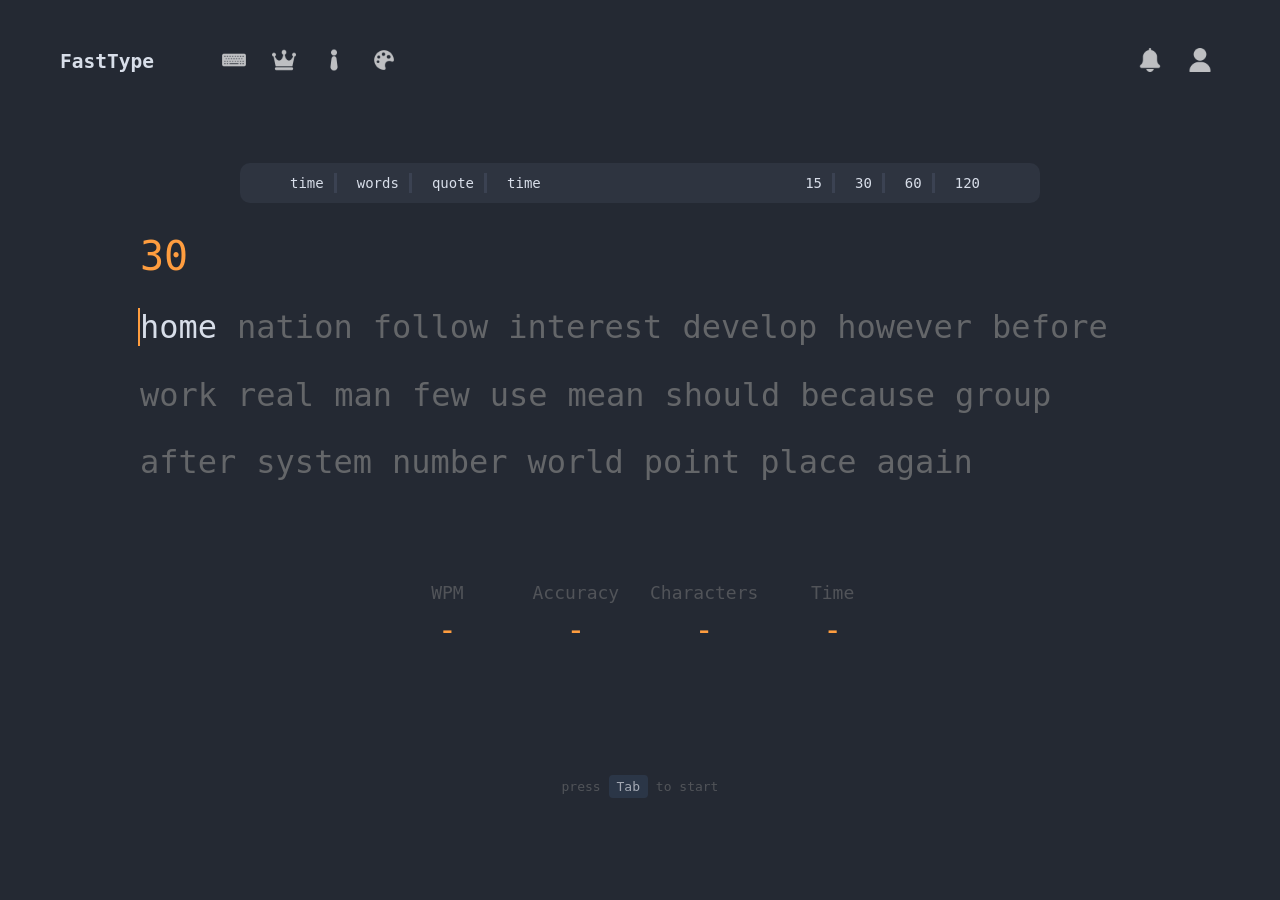
==== index.html @ f978a50d "style third" ====
<!doctype html>
<html lang="en">

<head>
  <meta charset="UTF-8" />
  <meta name="viewport" content="width=device-width, initial-scale=1.0" />
  <title>FastType</title>
  <link rel="stylesheet" href="./css/style.css" />
  <link rel="stylesheet" href="./css/theme.css" />
  <link rel="stylesheet" href="./css/leaderboard.css" />
  <link rel="stylesheet" href="./css/type.css" />
</head>

<body>
  <div class="container">
    <header id="header"></header>
    <main>
      <div class="container-settings-tests">
        <div class="buttons-left">
          <button>time <span class="seperator"></span></button>

          <button>words</button>

          <button>quote</button>
          <button>time</button>
        </div>

        <div class="buttons-right">
          <button>15</button>
          <button>30</button>
          <button>60</button>
          <button>120</button>
        </div>
      </div>
      <section id="typing-test">
        <output id="timer">30</output>

        <div id="words-wrapper"></div>

        <input type="text" id="hidden-input" autocomplete="off" autocorrect="off" autocapitalize="off"
          spellcheck="false" />
      </section>

      <section id="result">
        <dl>
          <div>
            <dt>WPM</dt>
            <dd id="res-wpm">-</dd>
          </div>
          <div>
            <dt>Accuracy</dt>
            <dd id="res-acc">-</dd>
          </div>
          <div>
            <dt>Characters</dt>
            <dd id="res-chars">-</dd>
          </div>
          <div>
            <dt>Time</dt>
            <dd id="res-time">-</dd>
          </div>
        </dl>
      </section>

    </main>

    <footer>
      <p>press <kbd>Tab</kbd> to start</p>
    </footer>
  </div>
  <script src="./js/main.js"></script>
  <script src="./js/auth.js"></script>
  <script src="./js/layout.js"></script>
  <script src="./js/type.js"></script>
</body>

</html>
---- css/style.css ----
:root {
    --bg: #242933;
    --text: #d8dee9;
    --muted: #9aa4b2;
    --panel: #2e3440;
    --panel-2: #3b4252;
    --accent: #ff9d3f;
    --input-bg: #ffffff;
    --popup-bg: #ffffff;
    --popup-text: #1f2937;
    --popup-hover: #f2f2f2;
    --kbd-bg: #2f3c50;
    --icon-filter: brightness(0) invert(1);
}

* {
    margin: 0;
    padding: 0;
    box-sizing: border-box;
    list-style: none;
    text-decoration: none;
    font-family:
        system-ui,
        -apple-system,
        BlinkMacSystemFont,
        "Segoe UI",
        Roboto,
        Oxygen,
        Ubuntu,
        Cantarell,
        "Open Sans",
        "Helvetica Neue",
        sans-serif;
}


.container {
    background-color: var(--bg);
    min-height: 100vh;
    width: 100%;
    transition: background-color 0.3s ease;
}

#header {
    display: flex;
    justify-content: space-between;
    align-items: center;
    padding: 40px 60px;
    color: var(--text);
}

.logo {
    color: var(--text);
    transition: color 0.3s ease;
}

.logo h1 {
    color: var(--text);
    transition: color 0.3s ease;
}

.icons {
    filter: var(--icon-filter);
    transition: filter 0.3s ease;

}

#register-button{
    background: none;
    border: none;
}
/* nav */

nav {
    display: flex;
    justify-content: space-between;
    align-items: center;
    gap: 60px;
}

.main-items {
    display: flex;
    gap: 10px;
}

.register-items {
    display: flex;
    gap: 10px;
}

.icons img {
    width: 40px;
    height: 40px;
    opacity: 0.7;
    transition: 0.2s;
    padding: 8px;
}

.icons img:hover {
    opacity: 1;
}

#theme-icon {
    border: none;
    background: none;
    cursor: pointer;
}

/* MAIN */

main {
    display: flex;
    flex-direction: column;
    align-items: center;
}

/* SETTINGS PANEL */

.container-settings-tests {
    display: flex;
    justify-content: space-between;
    padding: 10px 50px;
    width: 800px;
    height: 40px;
    background: var(--panel);
    border-radius: 10px;
    transition: background-color 0.3s ease;
}

.container-settings-tests button {
    background: none;
    border: none;
    font-size: 14px;
    cursor: pointer;
    color: var(--text);
    transition: color 0.3s ease;
}

.buttons-left,
.buttons-right {
    display: flex;
    gap: 20px;
}
.buttons-left button,
.buttons-right button{
    border-right: #3b4252 3px solid;
    padding-right: 10px;
}
.buttons-left button:last-child,
.buttons-right button:last-child{
    border: none;
}

/* ------------------POPUP-MENU------------------ */

.popup-container {
    position: relative;
}

#popup {
    position: absolute;
    top: 50px;
    right: 0;
    display: flex;
    flex-direction: column;
    background: var(--popup-bg);
    border-radius: 8px;
    padding: 10px;
    width: 120px;
    opacity: 0;
    visibility: hidden;
    transform: translateY(10px);
    transition: 0.25s;
    box-shadow: 0 8px 20px rgba(0, 0, 0, 0.2);
}

#popup button {
    border: none;
    background: none;
    padding: 10px;
    text-align: left;
    cursor: pointer;
    border-radius: 5px;
    color: var(--popup-text);
}

#popup button:hover {
    background: var(--popup-hover);
}

.popup-container:hover #popup {
    opacity: 1;
    visibility: visible;
    transform: translateY(0);
}


/* -----------POPUP-THEME-------- */

.popup-theme-container{
     position: relative;
}
#theme-popup{
    position: absolute;
    top: 50px;
    left: 0;
    display: flex;
    flex-direction: column;
    background: var(--popup-bg);
    border-radius: 8px;
    padding: 10px;
    width: 200px;
    opacity: 0;
    visibility: hidden;
    transform: translateY(10px);
    transition: 0.25s;
    box-shadow: 0 8px 20px rgba(0, 0, 0, 0.2);
}
#theme-popup button {
    border: none;
    background: none;
    padding: 10px;
    text-align: left;
    cursor: pointer;
    border-radius: 5px;
    color: var(--popup-text);
}
#theme-popup button:hover {
    background: var(--popup-hover);
}

.popup-theme-container:hover #theme-popup {
    opacity: 1;
    visibility: visible;
    transform: translateY(0);
}


/* TYPING AREA */

#typing-test {
    text-align: center;
    margin-top: 30px;
}

#timer {
    display: flex;
    font-size: 40px;
    color: var(--accent);
    margin-bottom: 20px;
    transition: color 0.3s ease;
}

#words-wrapper {
    margin-top: 20px;
    color: var(--muted);
}

/* слова */
.word {
    font-size: 32px;
    color: var(--muted);
    margin-right: 10px;
    line-height: 1.8;
    transition: color 0.2s ease;
}

.word.active {
    color: var(--text);
}

.word.correct {
    color: var(--text);
}

.word.wrong {
    color: #ef4444;
}

/* скрытый input */
#hidden-input {
    position: absolute;
    left: -9999px;
    opacity: 0;
}

/* RESULT */

#result {
    margin-top: 40px;
    text-align: center;
    color: var(--text);
}

#result dl {
    display: flex;
    gap: 40px;
    justify-content: center;
    margin-bottom: 20px;
}

dt {
    font-size: 14px;
    opacity: 0.7;
    color: var(--muted);
}

dd {
    font-size: 24px;
    color: var(--accent);
}

#restart-btn {
    padding: 8px 14px;
    border: none;
    background: var(--accent);
    color: #ffffff;
    border-radius: 5px;
    cursor: pointer;
}

/* FOOTER */

footer {
    margin-top: 60px;
    text-align: center;
    opacity: 0.7;
    color: var(--muted);
}

kbd {
    background: var(--kbd-bg);
    padding: 4px 8px;
    border-radius: 4px;
    color: var(--text);
}
---- css/theme.css ----
/* DEFAULT THEME */

body {
    --bg: #242933;
    --text: #d8dee9;
    --panel: #2e3440;
    --accent: #ff9d3f;
    --words: #8f9bb3;
    --icon-filter: brightness(0) invert(1);
}

/* LIGHT */

body.light {
    --bg: #f5f5f5;
    --text: #1f2937;
    --panel: #e5e7eb;
    --accent: #2563eb;
    --words: #6b7280;
    --icon-filter: none;
}

/* BLUE */

body.blue {
    --bg: #0f172a;
    --text: #e2e8f0;
    --panel: #1e293b;
    --accent: #38bdf8;
    --words: #94a3b8;
    --icon-filter: brightness(0) invert(1);
}

/* MATRIX */

body.matrix {
    --bg: #000000;
    --text: #00ff00;
    --panel: #001a00;
    --accent: #00ff00;
    --words: #00aa00;
    --icon-filter: brightness(0) invert(1);
}
---- css/leaderboard.css ----
#leaderboard {
    margin-top: 40px;
    width: 100%;
    max-width: 600px;
    color: var(--text);
    text-align: center;
}

.leaderboard-table {
    background: var(--panel);
    border-radius: 10px;
    padding: 20px;
    margin: 20px 0;
}

.table-header,
.user-row {
    display: grid;
    grid-template-columns: 1fr 2fr 1fr 1fr;
    padding: 10px 0;
    border-bottom: 1px solid var(--panel-2);
}

.table-header {
    font-weight: bold;
    color: var(--accent);
    text-transform: uppercase;
    font-size: 14px;
}

.user-row {
    font-size: 18px;
}

#close-leaderboard {
    background: none;
    border: 1px solid var(--accent);
    color: var(--accent);
    padding: 10px 20px;
    border-radius: 5px;
    cursor: pointer;
    transition: 0.3s;
}

#close-leaderboard:hover {
    background: var(--accent);
    color: white;
}
---- css/type.css ----
:root {
  --accent: #e2b714;
  --text: #d1d0c5;
  --muted: #646669;
  --bg: #323437;
}

* {
  margin: 0;
  padding: 0;
  box-sizing: border-box;
  font-family: monospace;
}

.container {
    background: var(--bg);
    color: var(--text);
   min-height: 100vh;
    width: 100%;
    background-color: #242933;

}

main {
  width: 100%;
  /* max-width: 1100px; */
  padding: 40px 20px;
}

#typing-test {
  text-align: center;
  margin-bottom: 50px;
}



#words-wrapper {
  max-width: 1000px;
  margin: 0 auto;
  display: flex;
  flex-wrap: wrap;
  gap: 10px;
  font-size: 40px;
  line-height: 1.6;
  text-align: left;
}

.word {
  color: var(--muted);
}

.word.active {
  color: var(--text);
}

.letter {
  position: relative;
  color: inherit;
}

.correct-letter {
  color: var(--text);
}

.wrong-letter {
  color: #ef4444;
}

.caret::after {
  content: "";
  position: absolute;
  left: -2px;
  top: 0;
  width: 2px;
  height: 100%;
  background: var(--accent);
  animation: blink 1s infinite;
}

#hidden-input {
  position: absolute;
  opacity: 0;
  pointer-events: none;
}

#result {
  margin-top: 40px;
  text-align: center;
}

#result dl {
  display: grid;
  grid-template-columns: repeat(4, 1fr);
  gap: 20px;
  margin-bottom: 30px;
}

#result dt {
  color: var(--muted);
  font-size: 18px;
  margin-bottom: 8px;
}

#result dd {
  color: var(--accent);
  font-size: 32px;
}

#restart-btn {
  padding: 12px 24px;
  border: none;
  border-radius: 8px;
  cursor: pointer;
  font-size: 16px;
}

@keyframes blink {
  50% {
    opacity: 0;
  }
}
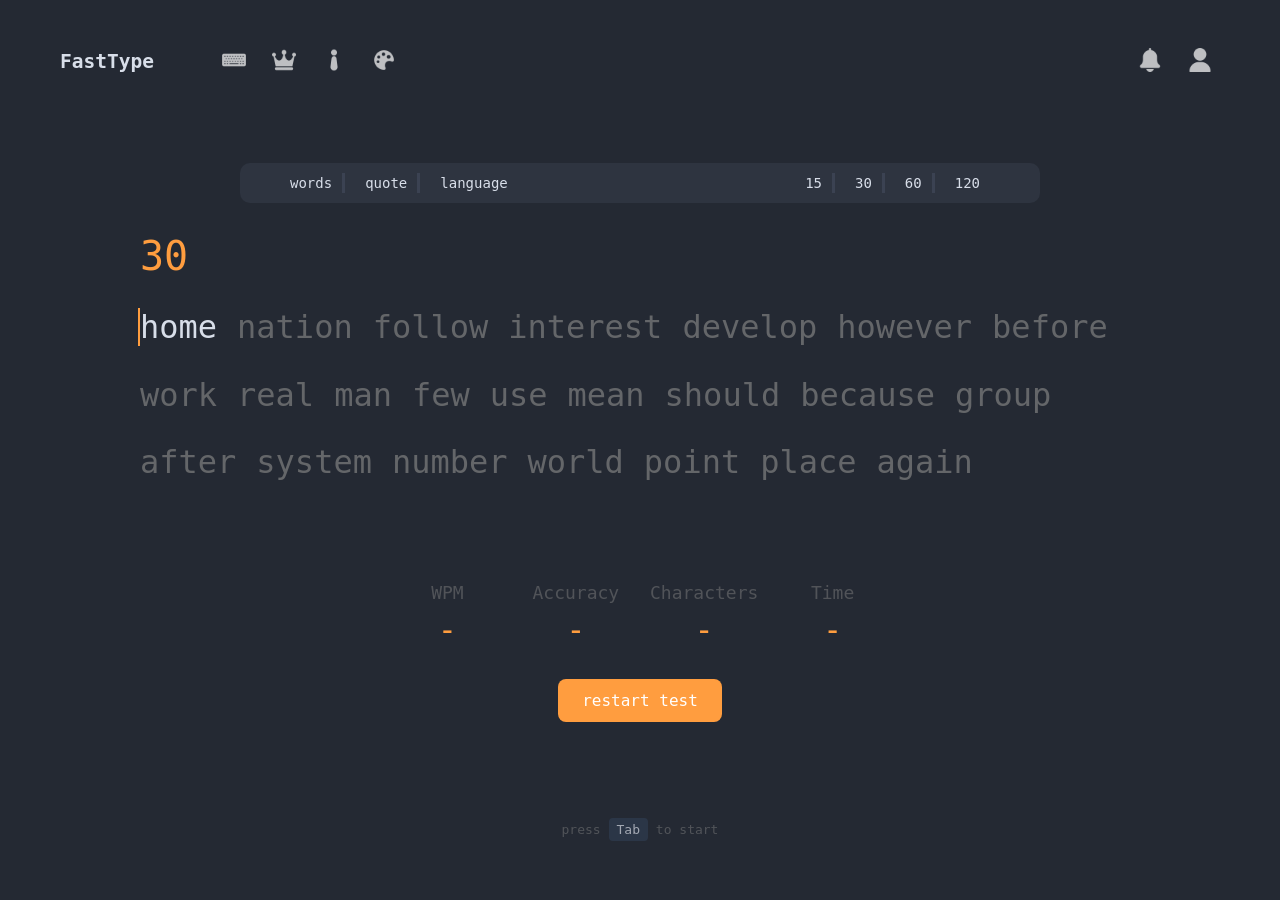
==== commit afab1069: "add restart key" ====
--- a/index.html
+++ b/index.html
@@ -17,12 +17,9 @@
     <main>
       <div class="container-settings-tests">
         <div class="buttons-left">
-          <button>time <span class="seperator"></span></button>
-
           <button>words</button>
-
           <button>quote</button>
-          <button>time</button>
+          <button>language</button>
         </div>
 
         <div class="buttons-right">
@@ -60,6 +57,8 @@
             <dd id="res-time">-</dd>
           </div>
         </dl>
+
+        <button id="restart-btn">restart test</button>
       </section>
 
     </main>
@@ -72,6 +71,7 @@
   <script src="./js/auth.js"></script>
   <script src="./js/layout.js"></script>
   <script src="./js/type.js"></script>
+  <script src="./js/FastSet.js"></script>
 </body>
 
 </html>
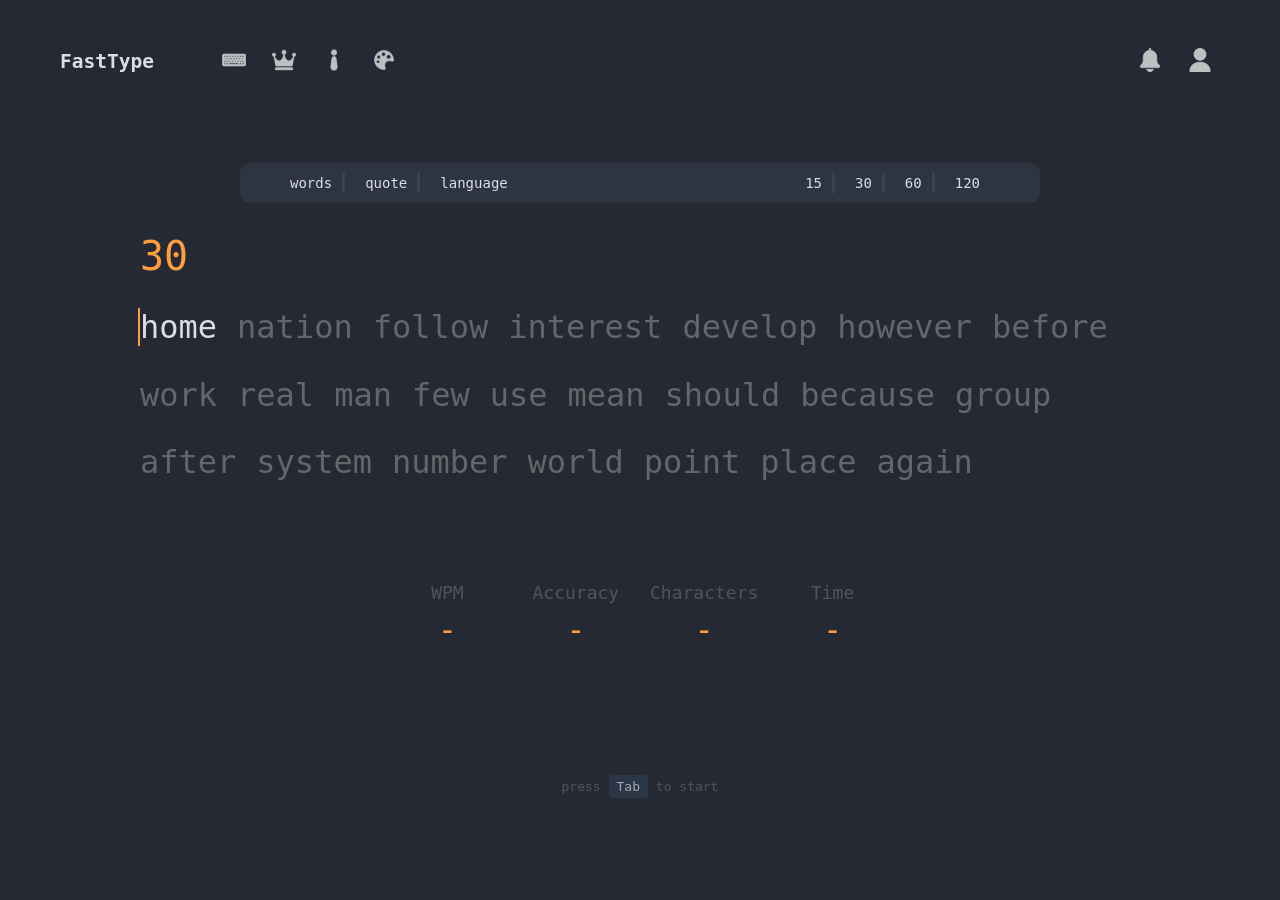
==== commit d85b29ad: "add restart key" ====
--- a/index.html
+++ b/index.html
@@ -57,8 +57,6 @@
             <dd id="res-time">-</dd>
           </div>
         </dl>
-
-        <button id="restart-btn">restart test</button>
       </section>
 
     </main>
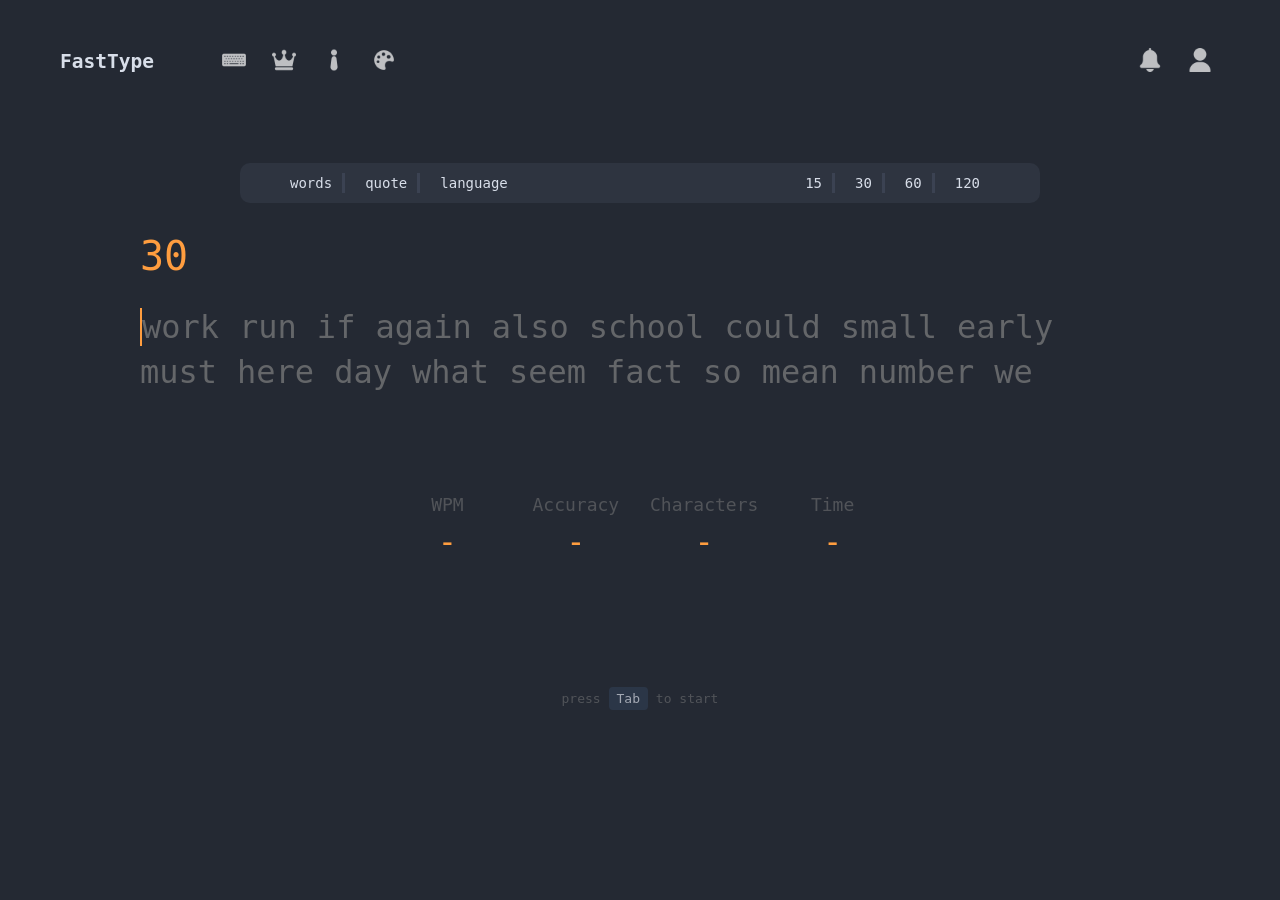
==== commit d5f89d68: "fix type js" ====
--- a/index.html
+++ b/index.html
@@ -71,5 +71,4 @@
   <script src="./js/type.js"></script>
   <script src="./js/FastSet.js"></script>
 </body>
-
 </html>
--- a/css/style.css
+++ b/css/style.css
@@ -215,6 +215,7 @@
     transform: translateY(10px);
     transition: 0.25s;
     box-shadow: 0 8px 20px rgba(0, 0, 0, 0.2);
+    z-index: 10;
 }
 #theme-popup button {
     border: none;
--- a/css/type.css
+++ b/css/type.css
@@ -17,7 +17,7 @@
     color: var(--text);
    min-height: 100vh;
     width: 100%;
-    background-color: #242933;
+  
 
 }
 
@@ -114,9 +114,34 @@
   font-size: 16px;
 }
 
-@keyframes blink {
-  50% {
-    opacity: 0;
-  }
+/* тестовый */
+
+
+#words-wrapper {
+    height: 105px; /* Высота ровно на 3 строки */
+    overflow: hidden; /* Скрываем лишние строки */
+    position: relative;
+    line-height: 35px; /* Фиксированная высота строки */
+    display: flex;
+    flex-wrap: wrap;
+    align-content: flex-start;
 }
 
+.word {
+    margin-right: 10px;
+    height: 35px;
+}
+
+.letter.current {
+    border-left: 2px solid var(--accent);
+    animation: blink 1s infinite;
+}
+
+@keyframes blink {
+    50% { border-color: transparent; }
+}
+
+.correct { color: var(--text); opacity: 1; }
+.incorrect { color: #ef4444; border-bottom: 2px solid #ef4444; }
+
+
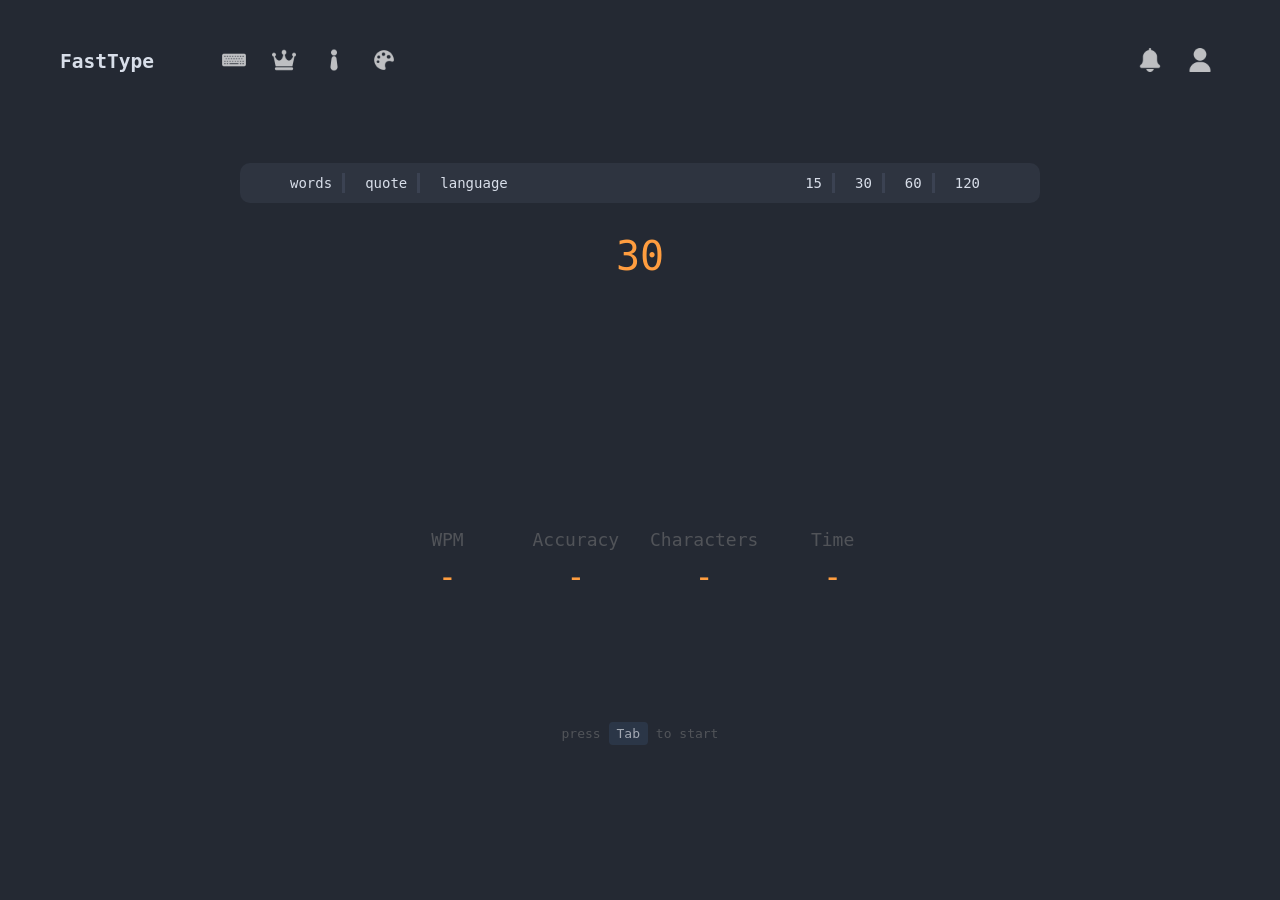
==== commit c11a6b62: "fixtype" ====
--- a/index.html
+++ b/index.html
@@ -31,8 +31,9 @@
       </div>
       <section id="typing-test">
         <output id="timer">30</output>
-
-        <div id="words-wrapper"></div>
+        <div class="words-window">
+          <div id="words-wrapper"></div>
+        </div>
 
         <input type="text" id="hidden-input" autocomplete="off" autocorrect="off" autocapitalize="off"
           spellcheck="false" />
--- a/css/style.css
+++ b/css/style.css
@@ -36,7 +36,7 @@
 
 .container {
     background-color: var(--bg);
-    min-height: 100vh;
+    height: 100vh;
     width: 100%;
     transition: background-color 0.3s ease;
 }
--- a/css/type.css
+++ b/css/type.css
@@ -13,68 +13,77 @@
 }
 
 .container {
-    background: var(--bg);
-    color: var(--text);
-   min-height: 100vh;
-    width: 100%;
-  
-
+  background: var(--bg);
+  color: var(--text);
+  min-height: 100vh;
+  width: 100%;
 }
 
 main {
   width: 100%;
-  /* max-width: 1100px; */
   padding: 40px 20px;
 }
 
+/* ❌ УБРАЛ position: fixed */
 #typing-test {
   text-align: center;
   margin-bottom: 50px;
 }
 
+/* ✅ ОКНО (исправлено . вместо #) */
+.words-window {
+  height: 120px; /* 3 строки */
+  overflow: hidden;
+  width: 100%;
+  max-width: 900px;
+  margin: 20px auto;
+  position: relative;
+}
 
-
+/* ❌ УБРАЛ position: fixed */
 #words-wrapper {
-  max-width: 1000px;
-  margin: 0 auto;
   display: flex;
   flex-wrap: wrap;
+  align-content: flex-start;
   gap: 10px;
-  font-size: 40px;
-  line-height: 1.6;
-  text-align: left;
+  font-size: 24px;
+  line-height: 35px;
+  transition: transform 0.25s ease;
 }
 
 .word {
+  height: 35px;
+  display: flex;
+  align-items: center;
   color: var(--muted);
 }
 
-.word.active {
+.word.current {
   color: var(--text);
 }
 
 .letter {
   position: relative;
-  color: inherit;
 }
 
-.correct-letter {
+.letter.current {
+  border-left: 2px solid var(--accent);
+  animation: blink 1s infinite;
+}
+
+@keyframes blink {
+  50% {
+    border-color: transparent;
+  }
+}
+
+.correct {
   color: var(--text);
 }
 
-.wrong-letter {
+.incorrect {
   color: #ef4444;
-}
-
-.caret::after {
-  content: "";
-  position: absolute;
-  left: -2px;
-  top: 0;
-  width: 2px;
-  height: 100%;
-  background: var(--accent);
-  animation: blink 1s infinite;
+  border-bottom: 2px solid #ef4444;
 }
 
 #hidden-input {
@@ -104,44 +113,4 @@
 #result dd {
   color: var(--accent);
   font-size: 32px;
-}
-
-#restart-btn {
-  padding: 12px 24px;
-  border: none;
-  border-radius: 8px;
-  cursor: pointer;
-  font-size: 16px;
-}
-
-/* тестовый */
-
-
-#words-wrapper {
-    height: 105px; /* Высота ровно на 3 строки */
-    overflow: hidden; /* Скрываем лишние строки */
-    position: relative;
-    line-height: 35px; /* Фиксированная высота строки */
-    display: flex;
-    flex-wrap: wrap;
-    align-content: flex-start;
-}
-
-.word {
-    margin-right: 10px;
-    height: 35px;
-}
-
-.letter.current {
-    border-left: 2px solid var(--accent);
-    animation: blink 1s infinite;
-}
-
-@keyframes blink {
-    50% { border-color: transparent; }
-}
-
-.correct { color: var(--text); opacity: 1; }
-.incorrect { color: #ef4444; border-bottom: 2px solid #ef4444; }
-
-
+}
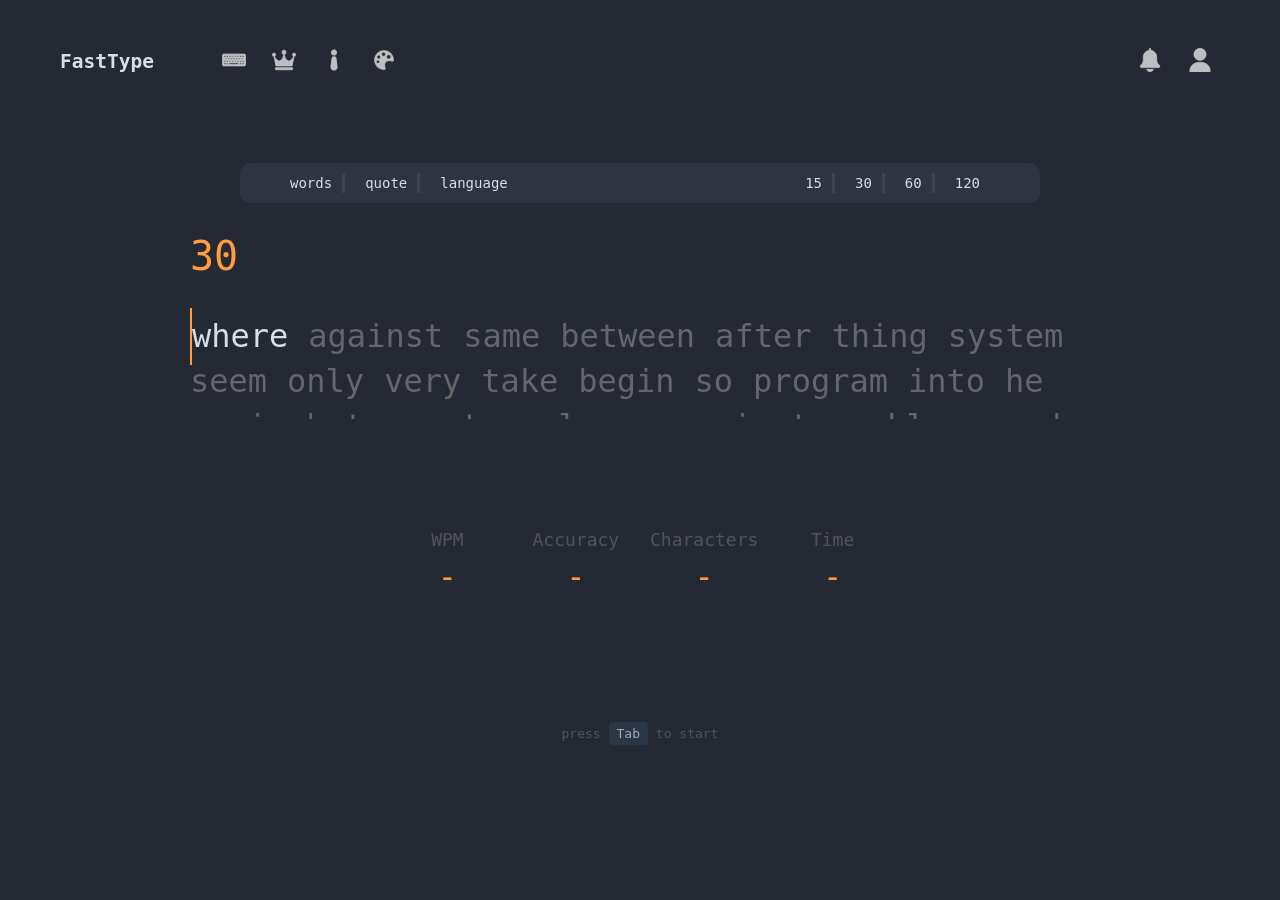
==== commit dc382c40: "fix" ====
--- a/index.html
+++ b/index.html
@@ -70,6 +70,5 @@
   <script src="./js/auth.js"></script>
   <script src="./js/layout.js"></script>
   <script src="./js/type.js"></script>
-  <script src="./js/FastSet.js"></script>
 </body>
 </html>
--- a/css/style.css
+++ b/css/style.css
@@ -153,6 +153,7 @@
 
 /* ------------------POPUP-MENU------------------ */
 
+
 .popup-container {
     position: relative;
 }
@@ -193,6 +194,19 @@
     visibility: visible;
     transform: translateY(0);
 }
+/* #popup {
+  opacity: 0;
+  visibility: hidden;
+  transform: translateY(10px);
+  transition: 0.25s;
+} */
+
+#popup.active {
+  opacity: 1;
+  visibility: visible;
+  transform: translateY(0);
+}
+
 
 
 /* -----------POPUP-THEME-------- */
@@ -338,4 +352,81 @@
 
 
 
-
+.profile-page {
+    width: 100%;
+    max-width: 1000px;
+    margin: 40px auto 0;
+    padding: 0 20px;
+    color: var(--text);
+}
+
+.profile-title {
+    font-size: 42px;
+    color: var(--accent);
+    margin-bottom: 30px;
+    text-align: center;
+}
+
+.profile-cards {
+    display: grid;
+    grid-template-columns: repeat(4, 1fr);
+    gap: 20px;
+    margin-bottom: 30px;
+}
+
+.profile-card {
+    background: var(--panel);
+    border-radius: 14px;
+    padding: 24px 18px;
+    text-align: center;
+    transition: 0.2s ease;
+}
+
+.profile-card:hover {
+    transform: translateY(-4px);
+}
+
+.profile-card span {
+    display: block;
+    font-size: 14px;
+    color: var(--muted);
+    margin-bottom: 10px;
+    text-transform: uppercase;
+    letter-spacing: 1px;
+}
+
+.profile-card h2 {
+    font-size: 38px;
+    color: var(--accent);
+}
+
+.profile-history {
+    background: var(--panel);
+    border-radius: 14px;
+    padding: 20px;
+}
+
+.profile-history h3 {
+    margin-bottom: 20px;
+    color: var(--text);
+    font-size: 24px;
+}
+
+.history-row {
+    display: grid;
+    grid-template-columns: 1fr 1fr 1fr;
+    padding: 12px 0;
+    border-bottom: 1px solid var(--panel-2);
+    color: var(--text);
+}
+
+.history-row.header {
+    color: var(--accent);
+    font-weight: bold;
+    text-transform: uppercase;
+    font-size: 14px;
+}
+
+.history-row:last-child {
+    border-bottom: none;
+}
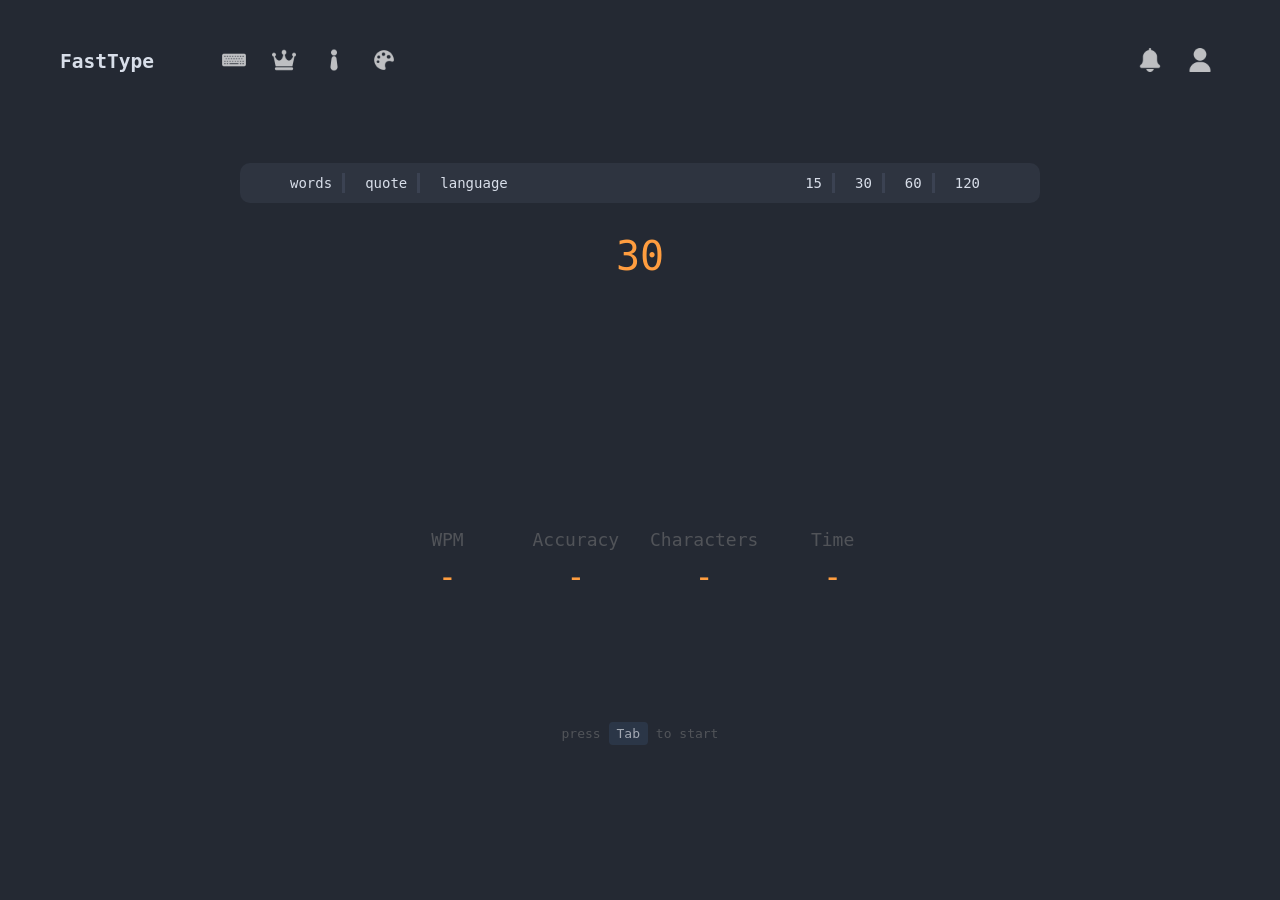
==== commit 5691d9b4: "add set-test" ====
--- a/index.html
+++ b/index.html
@@ -17,9 +17,9 @@
     <main>
       <div class="container-settings-tests">
         <div class="buttons-left">
-          <button>words</button>
-          <button>quote</button>
-          <button>language</button>
+          <button class="mode-btn active" data-mode = "words">words</button>
+          <button class="mode-btn" data-mode="quote">quote</button>
+          <button class="mode-btn" data-mode="language">language</button>
         </div>
 
         <div class="buttons-right">
@@ -70,5 +70,6 @@
   <script src="./js/auth.js"></script>
   <script src="./js/layout.js"></script>
   <script src="./js/type.js"></script>
+  <script src="./js/setting-test.js"></script>
 </body>
 </html>
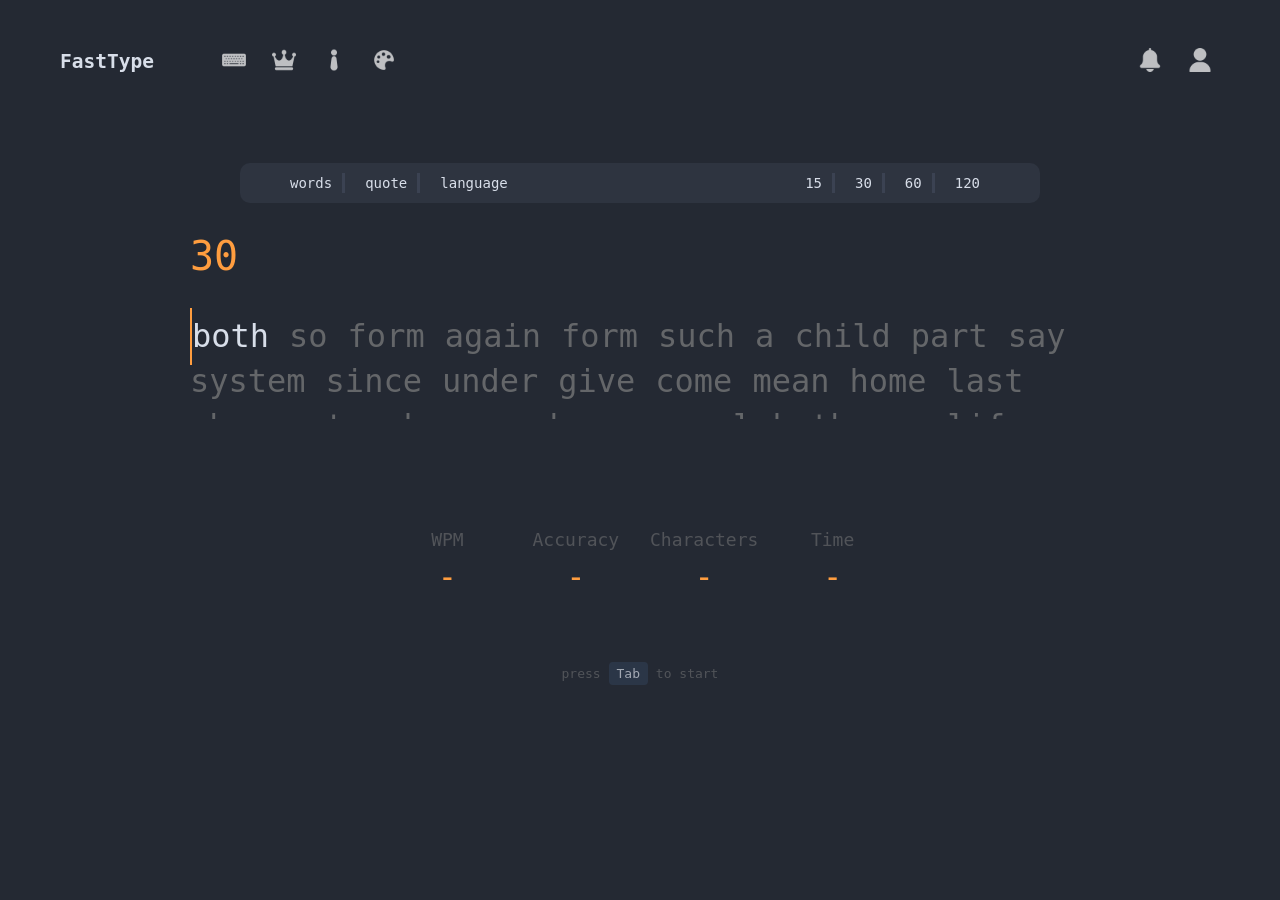
==== commit cd3f9e05: "i clean whole code" ====
--- a/index.html
+++ b/index.html
@@ -1,75 +1,79 @@
 <!doctype html>
 <html lang="en">
+  <head>
+    <meta charset="UTF-8" />
+    <meta name="viewport" content="width=device-width, initial-scale=1.0" />
+    <title>FastType</title>
+    <link rel="stylesheet" href="./css/style.css" />
+    <link rel="stylesheet" href="./css/theme.css" />
+    <link rel="stylesheet" href="./css/leaderboard.css" />
+    <link rel="stylesheet" href="./css/type.css" />
+  </head>
 
-<head>
-  <meta charset="UTF-8" />
-  <meta name="viewport" content="width=device-width, initial-scale=1.0" />
-  <title>FastType</title>
-  <link rel="stylesheet" href="./css/style.css" />
-  <link rel="stylesheet" href="./css/theme.css" />
-  <link rel="stylesheet" href="./css/leaderboard.css" />
-  <link rel="stylesheet" href="./css/type.css" />
-</head>
+  <body>
+    <div class="container">
+      <header id="header"></header>
+      <main>
+        <div class="container-settings-tests">
+          <div class="buttons-left">
+            <button class="mode-btn active" data-mode="words">words</button>
+            <button class="mode-btn" data-mode="quote">quote</button>
+            <button class="mode-btn" data-mode="language">language</button>
+          </div>
 
-<body>
-  <div class="container">
-    <header id="header"></header>
-    <main>
-      <div class="container-settings-tests">
-        <div class="buttons-left">
-          <button class="mode-btn active" data-mode = "words">words</button>
-          <button class="mode-btn" data-mode="quote">quote</button>
-          <button class="mode-btn" data-mode="language">language</button>
+          <div class="buttons-right">
+            <button>15</button>
+            <button>30</button>
+            <button>60</button>
+            <button>120</button>
+          </div>
         </div>
+        <section id="typing-test">
+          <output id="timer">30</output>
+          <div class="words-window">
+            <div id="words-wrapper"></div>
+          </div>
 
-        <div class="buttons-right">
-          <button>15</button>
-          <button>30</button>
-          <button>60</button>
-          <button>120</button>
-        </div>
-      </div>
-      <section id="typing-test">
-        <output id="timer">30</output>
-        <div class="words-window">
-          <div id="words-wrapper"></div>
-        </div>
+          <input
+            type="text"
+            id="hidden-input"
+            autocomplete="off"
+            autocorrect="off"
+            autocapitalize="off"
+            spellcheck="false"
+          />
+        </section>
 
-        <input type="text" id="hidden-input" autocomplete="off" autocorrect="off" autocapitalize="off"
-          spellcheck="false" />
-      </section>
+        <section id="result">
+          <dl>
+            <div>
+              <dt>WPM</dt>
+              <dd id="res-wpm">-</dd>
+            </div>
+            <div>
+              <dt>Accuracy</dt>
+              <dd id="res-acc">-</dd>
+            </div>
+            <div>
+              <dt>Characters</dt>
+              <dd id="res-chars">-</dd>
+            </div>
+            <div>
+              <dt>Time</dt>
+              <dd id="res-time">-</dd>
+            </div>
+          </dl>
+        </section>
+      </main>
 
-      <section id="result">
-        <dl>
-          <div>
-            <dt>WPM</dt>
-            <dd id="res-wpm">-</dd>
-          </div>
-          <div>
-            <dt>Accuracy</dt>
-            <dd id="res-acc">-</dd>
-          </div>
-          <div>
-            <dt>Characters</dt>
-            <dd id="res-chars">-</dd>
-          </div>
-          <div>
-            <dt>Time</dt>
-            <dd id="res-time">-</dd>
-          </div>
-        </dl>
-      </section>
-
-    </main>
-
-    <footer>
-      <p>press <kbd>Tab</kbd> to start</p>
-    </footer>
-  </div>
-  <script src="./js/main.js"></script>
-  <script src="./js/auth.js"></script>
-  <script src="./js/layout.js"></script>
-  <script src="./js/type.js"></script>
-  <script src="./js/setting-test.js"></script>
-</body>
-</html>+      <footer id="footer">
+        <p>press <kbd>Tab</kbd> to start</p>
+      </footer>
+    </div>
+    <script src="./js/main.js"></script>
+    <script src="./js/auth.js"></script>
+    <script src="./js/layout.js"></script>
+    <script src="./js/type.js"></script>
+    <script src="./js/setting-test.js"></script>
+  </body>
+</html>
--- a/css/style.css
+++ b/css/style.css
@@ -1,432 +1,399 @@
 :root {
-    --bg: #242933;
-    --text: #d8dee9;
-    --muted: #9aa4b2;
-    --panel: #2e3440;
-    --panel-2: #3b4252;
-    --accent: #ff9d3f;
-    --input-bg: #ffffff;
-    --popup-bg: #ffffff;
-    --popup-text: #1f2937;
-    --popup-hover: #f2f2f2;
-    --kbd-bg: #2f3c50;
-    --icon-filter: brightness(0) invert(1);
+  --bg: #242933;
+  --text: #d8dee9;
+  --muted: #9aa4b2;
+  --panel: #2e3440;
+  --panel-2: #3b4252;
+  --accent: #ff9d3f;
+  --input-bg: #ffffff;
+  --popup-bg: #ffffff;
+  --popup-text: #1f2937;
+  --popup-hover: #f2f2f2;
+  --kbd-bg: #2f3c50;
+  --icon-filter: brightness(0) invert(1);
 }
 
 * {
-    margin: 0;
-    padding: 0;
-    box-sizing: border-box;
-    list-style: none;
-    text-decoration: none;
-    font-family:
-        system-ui,
-        -apple-system,
-        BlinkMacSystemFont,
-        "Segoe UI",
-        Roboto,
-        Oxygen,
-        Ubuntu,
-        Cantarell,
-        "Open Sans",
-        "Helvetica Neue",
-        sans-serif;
-}
-
+  margin: 0;
+  padding: 0;
+  box-sizing: border-box;
+  list-style: none;
+  text-decoration: none;
+  font-family:
+    system-ui,
+    -apple-system,
+    BlinkMacSystemFont,
+    "Segoe UI",
+    Roboto,
+    Oxygen,
+    Ubuntu,
+    Cantarell,
+    "Open Sans",
+    "Helvetica Neue",
+    sans-serif;
+}
 
 .container {
-    background-color: var(--bg);
-    height: 100vh;
-    width: 100%;
-    transition: background-color 0.3s ease;
+  background-color: var(--bg);
+  height: 100vh;
+  width: 100%;
+  transition: background-color 0.3s ease;
 }
 
 #header {
-    display: flex;
-    justify-content: space-between;
-    align-items: center;
-    padding: 40px 60px;
-    color: var(--text);
+  display: flex;
+  justify-content: space-between;
+  align-items: center;
+  padding: 40px 60px;
+  color: var(--text);
 }
 
 .logo {
-    color: var(--text);
-    transition: color 0.3s ease;
+  color: var(--text);
+  transition: color 0.3s ease;
 }
 
 .logo h1 {
-    color: var(--text);
-    transition: color 0.3s ease;
+  color: var(--text);
+  transition: color 0.3s ease;
 }
 
 .icons {
-    filter: var(--icon-filter);
-    transition: filter 0.3s ease;
-
-}
-
-#register-button{
-    background: none;
-    border: none;
+  filter: var(--icon-filter);
+  transition: filter 0.3s ease;
+}
+
+#register-button {
+  background: none;
+  border: none;
 }
 /* nav */
 
 nav {
-    display: flex;
-    justify-content: space-between;
-    align-items: center;
-    gap: 60px;
+  display: flex;
+  justify-content: space-between;
+  align-items: center;
+  gap: 60px;
 }
 
 .main-items {
-    display: flex;
-    gap: 10px;
+  display: flex;
+  gap: 10px;
 }
 
 .register-items {
-    display: flex;
-    gap: 10px;
+  display: flex;
+  gap: 10px;
 }
 
 .icons img {
-    width: 40px;
-    height: 40px;
-    opacity: 0.7;
-    transition: 0.2s;
-    padding: 8px;
+  width: 40px;
+  height: 40px;
+  opacity: 0.7;
+  transition: 0.2s;
+  padding: 8px;
 }
 
 .icons img:hover {
-    opacity: 1;
+  opacity: 1;
 }
 
 #theme-icon {
-    border: none;
-    background: none;
-    cursor: pointer;
+  border: none;
+  background: none;
+  cursor: pointer;
 }
 
 /* MAIN */
 
 main {
-    display: flex;
-    flex-direction: column;
-    align-items: center;
+  display: flex;
+  flex-direction: column;
+  align-items: center;
 }
 
 /* SETTINGS PANEL */
 
 .container-settings-tests {
-    display: flex;
-    justify-content: space-between;
-    padding: 10px 50px;
-    width: 800px;
-    height: 40px;
-    background: var(--panel);
-    border-radius: 10px;
-    transition: background-color 0.3s ease;
+  display: flex;
+  justify-content: space-between;
+  padding: 10px 50px;
+  width: 800px;
+  height: 40px;
+  background: var(--panel);
+  border-radius: 10px;
+  transition: background-color 0.3s ease;
 }
 
 .container-settings-tests button {
-    background: none;
-    border: none;
-    font-size: 14px;
-    cursor: pointer;
-    color: var(--text);
-    transition: color 0.3s ease;
+  background: none;
+  border: none;
+  font-size: 14px;
+  cursor: pointer;
+  color: var(--text);
+  transition: color 0.3s ease;
 }
 
 .buttons-left,
 .buttons-right {
-    display: flex;
-    gap: 20px;
+  display: flex;
+  gap: 20px;
 }
 .buttons-left button,
-.buttons-right button{
-    border-right: #3b4252 3px solid;
-    padding-right: 10px;
+.buttons-right button {
+  border-right: #3b4252 3px solid;
+  padding-right: 10px;
 }
 .buttons-left button:last-child,
-.buttons-right button:last-child{
-    border: none;
+.buttons-right button:last-child {
+  border: none;
 }
 
 /* ------------------POPUP-MENU------------------ */
 
-
 .popup-container {
-    position: relative;
+  position: relative;
 }
 
 #popup {
-    position: absolute;
-    top: 50px;
-    right: 0;
-    display: flex;
-    flex-direction: column;
-    background: var(--popup-bg);
-    border-radius: 8px;
-    padding: 10px;
-    width: 120px;
-    opacity: 0;
-    visibility: hidden;
-    transform: translateY(10px);
-    transition: 0.25s;
-    box-shadow: 0 8px 20px rgba(0, 0, 0, 0.2);
-}
-
-#popup button {
-    border: none;
-    background: none;
-    padding: 10px;
-    text-align: left;
-    cursor: pointer;
-    border-radius: 5px;
-    color: var(--popup-text);
-}
-
-#popup button:hover {
-    background: var(--popup-hover);
-}
-
-.popup-container:hover #popup {
-    opacity: 1;
-    visibility: visible;
-    transform: translateY(0);
-}
-/* #popup {
+  position: absolute;
+  top: 50px;
+  right: 0;
+  display: flex;
+  flex-direction: column;
+  background: var(--popup-bg);
+  border-radius: 8px;
+  padding: 10px;
+  width: 120px;
   opacity: 0;
   visibility: hidden;
   transform: translateY(10px);
   transition: 0.25s;
-} */
-
-#popup.active {
+  box-shadow: 0 8px 20px rgba(0, 0, 0, 0.2);
+  cursor: pointer;
+}
+
+#popup button {
+  border: none;
+  background: none;
+  padding: 10px;
+  text-align: left;
+  cursor: pointer;
+  border-radius: 5px;
+  color: var(--popup-text);
+}
+
+#popup button:hover {
+  background: var(--popup-hover);
+}
+
+
+/* -----------POPUP-THEME-------- */
+
+.popup-theme-container {
+  position: relative;
+}
+#theme-popup {
+  position: absolute;
+  top: 50px;
+  left: 0;
+  display: flex;
+  flex-direction: column;
+  background: var(--popup-bg);
+  border-radius: 8px;
+  padding: 10px;
+  width: 200px;
+  opacity: 0;
+  visibility: hidden;
+  transform: translateY(10px);
+  transition: 0.25s;
+  box-shadow: 0 8px 20px rgba(0, 0, 0, 0.2);
+  z-index: 10;
+}
+#theme-popup button {
+  border: none;
+  background: none;
+  padding: 10px;
+  text-align: left;
+  cursor: pointer;
+  border-radius: 5px;
+  color: var(--popup-text);
+}
+#theme-popup button:hover {
+  background: var(--popup-hover);
+}
+
+.popup-theme-container:hover #theme-popup {
   opacity: 1;
   visibility: visible;
   transform: translateY(0);
 }
 
-
-
-/* -----------POPUP-THEME-------- */
-
-.popup-theme-container{
-     position: relative;
-}
-#theme-popup{
-    position: absolute;
-    top: 50px;
-    left: 0;
-    display: flex;
-    flex-direction: column;
-    background: var(--popup-bg);
-    border-radius: 8px;
-    padding: 10px;
-    width: 200px;
-    opacity: 0;
-    visibility: hidden;
-    transform: translateY(10px);
-    transition: 0.25s;
-    box-shadow: 0 8px 20px rgba(0, 0, 0, 0.2);
-    z-index: 10;
-}
-#theme-popup button {
-    border: none;
-    background: none;
-    padding: 10px;
-    text-align: left;
-    cursor: pointer;
-    border-radius: 5px;
-    color: var(--popup-text);
-}
-#theme-popup button:hover {
-    background: var(--popup-hover);
-}
-
-.popup-theme-container:hover #theme-popup {
-    opacity: 1;
-    visibility: visible;
-    transform: translateY(0);
-}
-
-
 /* TYPING AREA */
 
 #typing-test {
-    text-align: center;
-    margin-top: 30px;
+  text-align: center;
+  margin-top: 30px;
 }
 
 #timer {
-    display: flex;
-    font-size: 40px;
-    color: var(--accent);
-    margin-bottom: 20px;
-    transition: color 0.3s ease;
+  display: flex;
+  font-size: 40px;
+  color: var(--accent);
+  margin-bottom: 20px;
+  transition: color 0.3s ease;
 }
 
 #words-wrapper {
-    margin-top: 20px;
-    color: var(--muted);
+  margin-top: 20px;
+  color: var(--muted);
 }
 
 /* слова */
 .word {
-    font-size: 32px;
-    color: var(--muted);
-    margin-right: 10px;
-    line-height: 1.8;
-    transition: color 0.2s ease;
+  font-size: 32px;
+  color: var(--muted);
+  margin-right: 10px;
+  line-height: 1.8;
+  transition: color 0.2s ease;
 }
 
 .word.active {
-    color: var(--text);
+  color: var(--text);
 }
 
 .word.correct {
-    color: var(--text);
+  color: var(--text);
 }
 
 .word.wrong {
-    color: #ef4444;
+  color: #ef4444;
 }
 
 /* скрытый input */
 #hidden-input {
-    position: absolute;
-    left: -9999px;
-    opacity: 0;
+  position: absolute;
+  left: -9999px;
+  opacity: 0;
 }
 
 /* RESULT */
 
 #result {
-    margin-top: 40px;
-    text-align: center;
-    color: var(--text);
+  /* margin-top: 40px; */
+  text-align: center;
+  color: var(--text);
 }
 
 #result dl {
-    display: flex;
-    gap: 40px;
-    justify-content: center;
-    margin-bottom: 20px;
+  display: flex;
+  /* gap: 40px; */
+  justify-content: center;
+  margin-bottom: 20px;
 }
 
 dt {
-    font-size: 14px;
-    opacity: 0.7;
-    color: var(--muted);
+  font-size: 14px;
+  opacity: 0.7;
+  color: var(--muted);
 }
 
 dd {
-    font-size: 24px;
-    color: var(--accent);
-}
-
-#restart-btn {
-    padding: 8px 14px;
-    border: none;
-    background: var(--accent);
-    color: #ffffff;
-    border-radius: 5px;
-    cursor: pointer;
-}
-
-/* FOOTER */
+  font-size: 24px;
+  color: var(--accent);
+}
+
 
 footer {
-    margin-top: 60px;
-    text-align: center;
-    opacity: 0.7;
-    color: var(--muted);
+  /* margin-top: 60px; */
+  text-align: center;
+  opacity: 0.7;
+  color: var(--muted);
 }
 
 kbd {
-    background: var(--kbd-bg);
-    padding: 4px 8px;
-    border-radius: 4px;
-    color: var(--text);
-}
-
-
+  background: var(--kbd-bg);
+  padding: 4px 8px;
+  border-radius: 4px;
+  color: var(--text);
+}
 
 .profile-page {
-    width: 100%;
-    max-width: 1000px;
-    margin: 40px auto 0;
-    padding: 0 20px;
-    color: var(--text);
+  width: 100%;
+  max-width: 1000px;
+  margin: 40px auto 0;
+  padding: 0 20px;
+  color: var(--text);
 }
 
 .profile-title {
-    font-size: 42px;
-    color: var(--accent);
-    margin-bottom: 30px;
-    text-align: center;
+  font-size: 42px;
+  color: var(--accent);
+  margin-bottom: 30px;
+  text-align: center;
 }
 
 .profile-cards {
-    display: grid;
-    grid-template-columns: repeat(4, 1fr);
-    gap: 20px;
-    margin-bottom: 30px;
+  display: grid;
+  grid-template-columns: repeat(4, 1fr);
+  gap: 20px;
+  margin-bottom: 30px;
 }
 
 .profile-card {
-    background: var(--panel);
-    border-radius: 14px;
-    padding: 24px 18px;
-    text-align: center;
-    transition: 0.2s ease;
+  background: var(--panel);
+  border-radius: 14px;
+  padding: 24px 18px;
+  text-align: center;
+  transition: 0.2s ease;
 }
 
 .profile-card:hover {
-    transform: translateY(-4px);
+  transform: translateY(-4px);
 }
 
 .profile-card span {
-    display: block;
-    font-size: 14px;
-    color: var(--muted);
-    margin-bottom: 10px;
-    text-transform: uppercase;
-    letter-spacing: 1px;
+  display: block;
+  font-size: 14px;
+  color: var(--muted);
+  margin-bottom: 10px;
+  text-transform: uppercase;
+  letter-spacing: 1px;
 }
 
 .profile-card h2 {
-    font-size: 38px;
-    color: var(--accent);
+  font-size: 38px;
+  color: var(--accent);
 }
 
 .profile-history {
-    background: var(--panel);
-    border-radius: 14px;
-    padding: 20px;
+  background: var(--panel);
+  border-radius: 14px;
+  padding: 20px;
 }
 
 .profile-history h3 {
-    margin-bottom: 20px;
-    color: var(--text);
-    font-size: 24px;
+  margin-bottom: 20px;
+  color: var(--text);
+  font-size: 24px;
 }
 
 .history-row {
-    display: grid;
-    grid-template-columns: 1fr 1fr 1fr;
-    padding: 12px 0;
-    border-bottom: 1px solid var(--panel-2);
-    color: var(--text);
+  display: grid;
+  grid-template-columns: 1fr 1fr 1fr;
+  padding: 12px 0;
+  border-bottom: 1px solid var(--panel-2);
+  color: var(--text);
 }
 
 .history-row.header {
-    color: var(--accent);
-    font-weight: bold;
-    text-transform: uppercase;
-    font-size: 14px;
+  color: var(--accent);
+  font-weight: bold;
+  text-transform: uppercase;
+  font-size: 14px;
 }
 
 .history-row:last-child {
-    border-bottom: none;
-}
+  border-bottom: none;
+}
+
--- a/css/theme.css
+++ b/css/theme.css
@@ -1,43 +1,43 @@
 /* DEFAULT THEME */
 
 body {
-    --bg: #242933;
-    --text: #d8dee9;
-    --panel: #2e3440;
-    --accent: #ff9d3f;
-    --words: #8f9bb3;
-    --icon-filter: brightness(0) invert(1);
+  --bg: #242933;
+  --text: #d8dee9;
+  --panel: #2e3440;
+  --accent: #ff9d3f;
+  --words: #8f9bb3;
+  --icon-filter: brightness(0) invert(1);
 }
 
 /* LIGHT */
 
 body.light {
-    --bg: #f5f5f5;
-    --text: #1f2937;
-    --panel: #e5e7eb;
-    --accent: #2563eb;
-    --words: #6b7280;
-    --icon-filter: none;
+  --bg: #f5f5f5;
+  --text: #1f2937;
+  --panel: #e5e7eb;
+  --accent: #2563eb;
+  --words: #6b7280;
+  --icon-filter: none;
 }
 
 /* BLUE */
 
 body.blue {
-    --bg: #0f172a;
-    --text: #e2e8f0;
-    --panel: #1e293b;
-    --accent: #38bdf8;
-    --words: #94a3b8;
-    --icon-filter: brightness(0) invert(1);
+  --bg: #0f172a;
+  --text: #e2e8f0;
+  --panel: #1e293b;
+  --accent: #38bdf8;
+  --words: #94a3b8;
+  --icon-filter: brightness(0) invert(1);
 }
 
 /* MATRIX */
 
 body.matrix {
-    --bg: #000000;
-    --text: #00ff00;
-    --panel: #001a00;
-    --accent: #00ff00;
-    --words: #00aa00;
-    --icon-filter: brightness(0) invert(1);
+  --bg: #000000;
+  --text: #00ff00;
+  --panel: #001a00;
+  --accent: #00ff00;
+  --words: #00aa00;
+  --icon-filter: brightness(0) invert(1);
 }
--- a/css/leaderboard.css
+++ b/css/leaderboard.css
@@ -1,48 +1,48 @@
 #leaderboard {
-    margin-top: 40px;
-    width: 100%;
-    max-width: 600px;
-    color: var(--text);
-    text-align: center;
+  margin-top: 40px;
+  width: 100%;
+  max-width: 600px;
+  color: var(--text);
+  text-align: center;
 }
 
 .leaderboard-table {
-    background: var(--panel);
-    border-radius: 10px;
-    padding: 20px;
-    margin: 20px 0;
+  background: var(--panel);
+  border-radius: 10px;
+  padding: 20px;
+  margin: 20px 0;
 }
 
 .table-header,
 .user-row {
-    display: grid;
-    grid-template-columns: 1fr 2fr 1fr 1fr;
-    padding: 10px 0;
-    border-bottom: 1px solid var(--panel-2);
+  display: grid;
+  grid-template-columns: 2fr 2fr 2fr 0fr;
+  padding: 10px 0;
+  border-bottom: 1px solid var(--panel-2);
 }
 
 .table-header {
-    font-weight: bold;
-    color: var(--accent);
-    text-transform: uppercase;
-    font-size: 14px;
+  font-weight: bold;
+  color: var(--accent);
+  text-transform: uppercase;
+  font-size: 24px;
 }
 
 .user-row {
-    font-size: 18px;
+  font-size: 18px;
 }
 
 #close-leaderboard {
-    background: none;
-    border: 1px solid var(--accent);
-    color: var(--accent);
-    padding: 10px 20px;
-    border-radius: 5px;
-    cursor: pointer;
-    transition: 0.3s;
+  background: none;
+  border: 1px solid var(--accent);
+  color: var(--accent);
+  padding: 10px 20px;
+  border-radius: 5px;
+  cursor: pointer;
+  transition: 0.3s;
 }
 
 #close-leaderboard:hover {
-    background: var(--accent);
-    color: white;
+  background: var(--accent);
+  color: white;
 }
--- a/css/type.css
+++ b/css/type.css
@@ -24,15 +24,13 @@
   padding: 40px 20px;
 }
 
-/* ❌ УБРАЛ position: fixed */
 #typing-test {
   text-align: center;
   margin-bottom: 50px;
 }
 
-/* ✅ ОКНО (исправлено . вместо #) */
 .words-window {
-  height: 120px; /* 3 строки */
+  height: 120px;
   overflow: hidden;
   width: 100%;
   max-width: 900px;
@@ -40,7 +38,6 @@
   position: relative;
 }
 
-/* ❌ УБРАЛ position: fixed */
 #words-wrapper {
   display: flex;
   flex-wrap: wrap;
@@ -113,4 +110,4 @@
 #result dd {
   color: var(--accent);
   font-size: 32px;
-}+}
